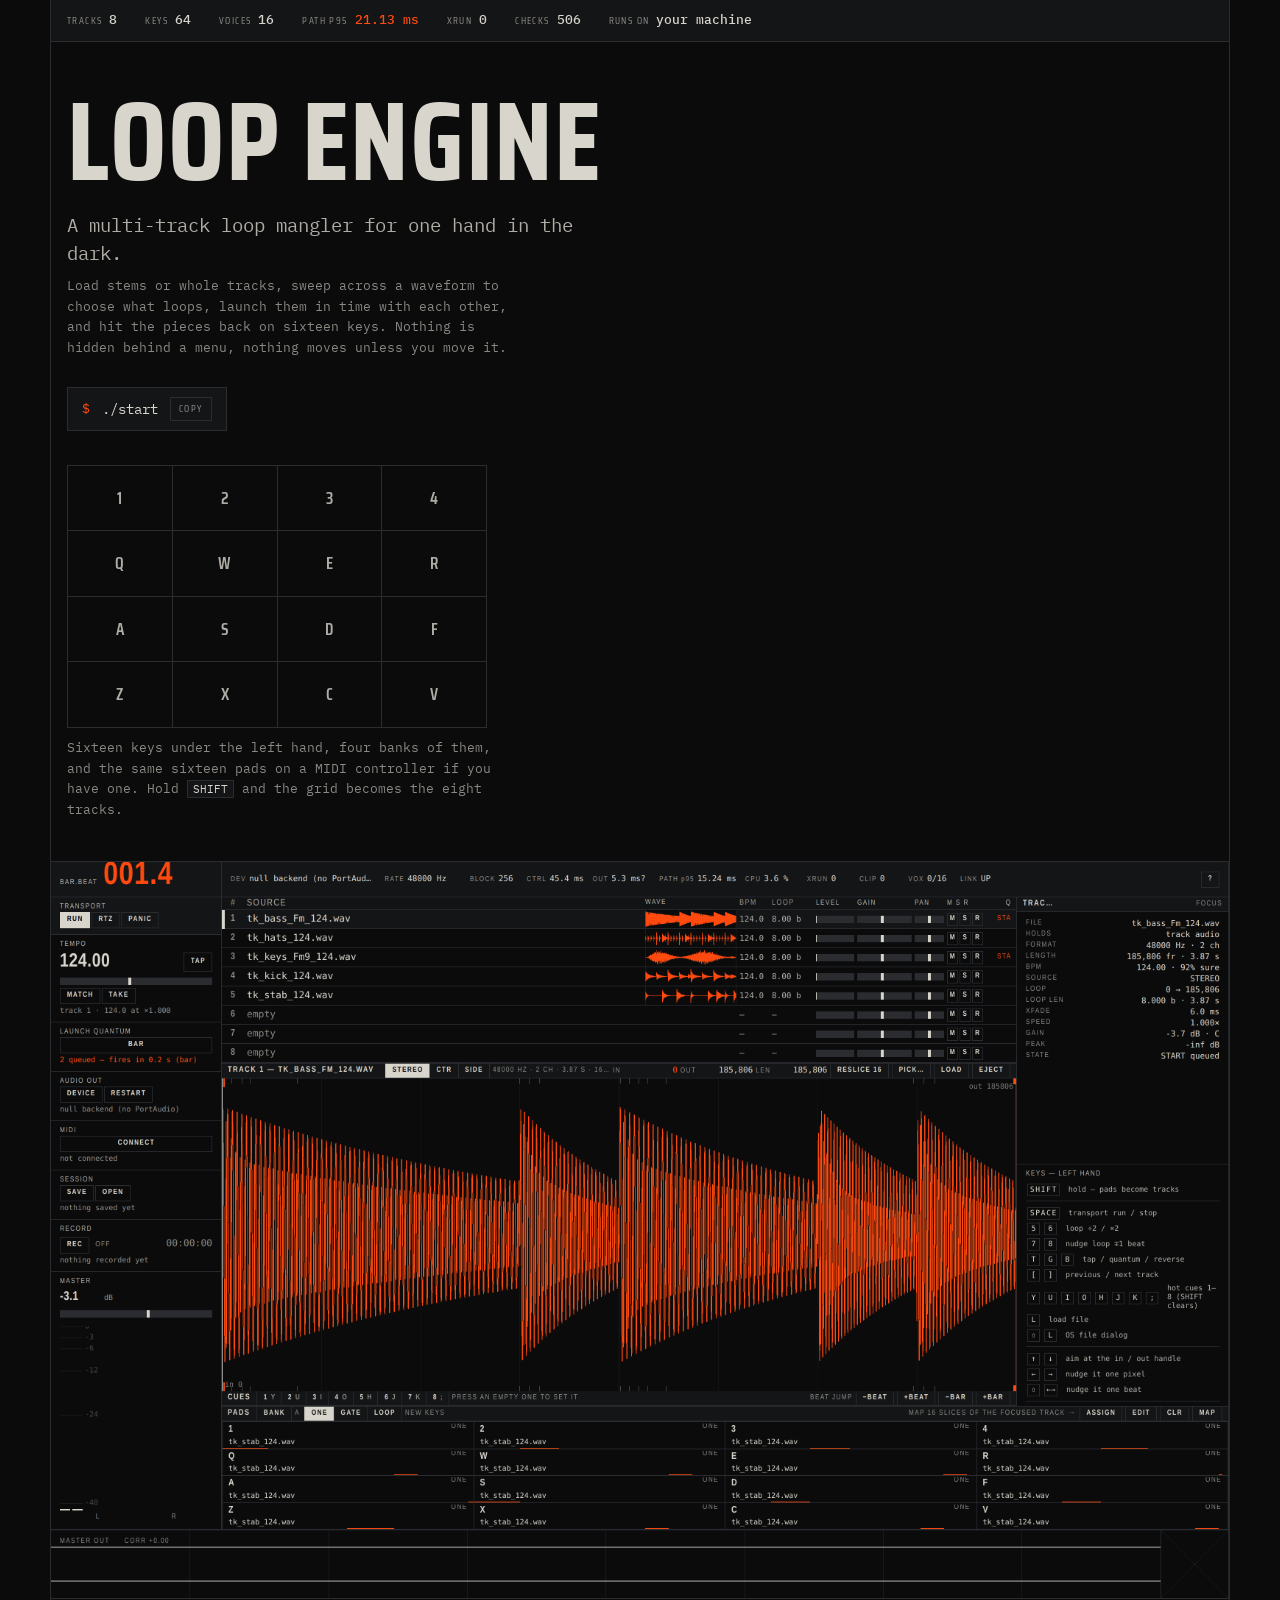
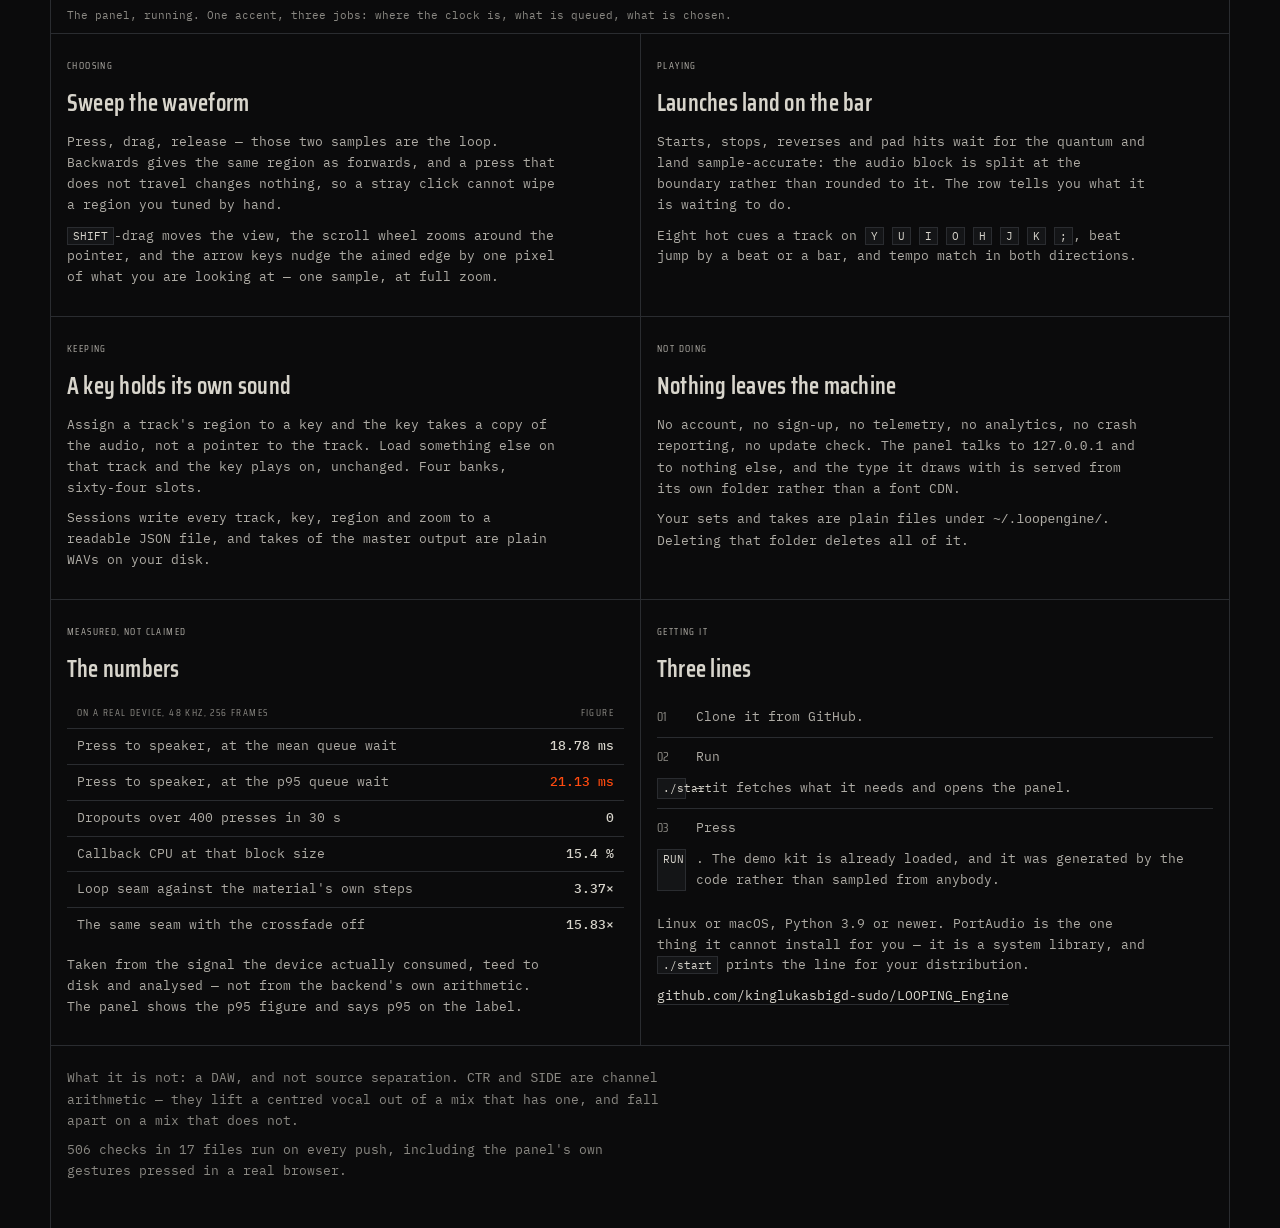
==== site/index.html @ fb29311b "A page to point people at, and two things the panel was mumbling site/ is one static page: the panel" ====
<!doctype html>
<html lang="en">
<head>
<meta charset="utf-8">
<meta name="viewport" content="width=device-width, initial-scale=1">
<meta name="description" content="A multi-track loop mangler for one hand in the dark. Runs on your machine; nothing leaves it.">
<title>LOOP ENGINE</title>
<link rel="preconnect" href="https://fonts.gstatic.com" crossorigin>
<link rel="stylesheet" href="https://fonts.googleapis.com/css2?family=Saira+Condensed:wght@400;600;700&family=IBM+Plex+Mono:wght@400;500&display=swap">
<style>
  /* The panel's own silkscreen, as a page. One ground, one ink, one accent with
     three jobs, and a single continuous 1px rule grid: regions are bounded by
     shared hairlines, never by boxes with gaps between them. No shadow, no
     radius, nothing floating. Deliberately one theme — the instrument is dark. */
  :root {
    color-scheme: dark;
    --bg:     #0B0B0C;
    --n1:     #141517;
    --n2:     #2A2C30;
    --fg:     #D8D5CC;
    --accent: #FF4A0F;
    --text-1: rgba(216, 213, 204, 0.80);
    --text-2: rgba(216, 213, 204, 0.62);

    --display: "Saira Condensed", "Archivo Narrow", "Liberation Sans Narrow", sans-serif;
    --mono: "IBM Plex Mono", "DejaVu Sans Mono", Menlo, Consolas, monospace;
    --hair: 1px;
    --rule: var(--hair) solid var(--n2);
    --legend: 0.14em;
  }

  * { box-sizing: border-box; }
  html { background: var(--bg); }

  body {
    margin: 0;
    background: var(--bg);
    color: var(--fg);
    font-family: var(--mono);
    font-size: 13px;
    line-height: 1.6;
    -webkit-font-smoothing: antialiased;
  }

  .wrap { max-width: 1180px; margin: 0 auto; border-inline: var(--rule); }

  /* ── the header rail, the way the panel's own reads ─────────────── */
  .rail {
    display: flex; flex-wrap: wrap; align-items: baseline;
    gap: 0 28px; padding: 10px 16px; border-bottom: var(--rule);
    background: var(--n1);
  }
  .stat { display: flex; align-items: baseline; gap: 7px; white-space: nowrap; }
  .stat i {
    font-style: normal; font-family: var(--display); font-size: 10px;
    letter-spacing: var(--legend); text-transform: uppercase; color: var(--text-2);
  }
  .stat b { font-weight: 500; font-variant-numeric: tabular-nums; }
  .stat.live b { color: var(--accent); }        /* ACCENT 1 — what is live */

  /* ── hero ────────────────────────────────────────────────────────── */
  .hero { padding: 48px 16px 40px; border-bottom: var(--rule); }
  h1 {
    font-family: var(--display); font-weight: 700;
    font-size: clamp(52px, 11vw, 112px); line-height: 0.92;
    letter-spacing: 0.01em; margin: 0 0 18px; text-wrap: balance;
  }
  .lede {
    font-size: clamp(15px, 2.2vw, 19px); line-height: 1.5;
    max-width: 30em; color: var(--text-1); margin: 0 0 8px;
  }
  .sub { max-width: 34em; color: var(--text-2); margin: 0 0 28px; }

  .cmd {
    display: inline-flex; align-items: center; gap: 12px;
    border: var(--rule); padding: 9px 14px; background: var(--n1);
  }
  .cmd .p { color: var(--accent); }
  .cmd code { font-family: var(--mono); font-size: 14px; }
  .cmd button {
    font: inherit; font-size: 10px; font-family: var(--display);
    letter-spacing: var(--legend); text-transform: uppercase;
    background: transparent; color: var(--text-2);
    border: var(--rule); padding: 3px 8px; cursor: pointer;
  }
  .cmd button:hover, .cmd button:focus-visible { color: var(--fg); border-color: var(--fg); }

  /* ── the pad grid, the thing the left hand lives on ──────────────── */
  .caps {
    display: grid; grid-template-columns: repeat(4, minmax(0, 1fr));
    border-top: var(--rule); border-left: var(--rule);
    max-width: 420px; margin: 34px 0 0;
  }
  .cap {
    border-right: var(--rule); border-bottom: var(--rule);
    aspect-ratio: 1.6 / 1; display: flex; align-items: center; justify-content: center;
    font-family: var(--display); font-weight: 600; font-size: 17px;
    color: var(--text-1); background: var(--bg);
    transition: background 120ms cubic-bezier(.22,.61,.36,1), color 120ms cubic-bezier(.22,.61,.36,1);
  }
  .cap:hover { background: var(--fg); color: var(--bg); }
  .caps-note { color: var(--text-2); margin: 10px 0 0; max-width: 34em; }

  /* ── the shot ────────────────────────────────────────────────────── */
  figure { margin: 0; border-bottom: var(--rule); }
  figure img { display: block; width: 100%; height: auto; }
  figcaption {
    padding: 8px 16px; border-top: var(--rule);
    font-size: 11px; color: var(--text-2);
  }

  /* ── cells: regions sharing hairlines, never cards ───────────────── */
  .grid { display: grid; grid-template-columns: repeat(2, minmax(0, 1fr)); }
  .cell { padding: 24px 16px 28px; border-bottom: var(--rule); }
  .grid .cell + .cell { border-left: var(--rule); }
  .grid .cell:nth-child(2n + 1) { border-left: 0; }
  .legend {
    font-family: var(--display); font-size: 10px; letter-spacing: var(--legend);
    text-transform: uppercase; color: var(--text-2); margin: 0 0 12px;
  }
  h2 {
    font-family: var(--display); font-weight: 600; font-size: 24px;
    margin: 0 0 10px; letter-spacing: 0.01em; text-wrap: balance;
  }
  .cell p { margin: 0 0 10px; color: var(--text-1); max-width: 38em; }
  .cell p:last-child { margin-bottom: 0; }
  kbd {
    font-family: var(--mono); font-size: 11px; border: var(--rule);
    padding: 1px 5px; color: var(--fg); background: var(--n1);
  }

  /* ── the numbers ─────────────────────────────────────────────────── */
  .nums { width: 100%; border-collapse: collapse; font-variant-numeric: tabular-nums; }
  .nums th, .nums td { text-align: left; padding: 7px 10px; border-bottom: var(--rule); }
  .nums th {
    font-family: var(--display); font-weight: 400; font-size: 10px;
    letter-spacing: var(--legend); text-transform: uppercase; color: var(--text-2);
  }
  .nums td:last-child, .nums th:last-child { text-align: right; }
  .nums tr:last-child td { border-bottom: 0; }
  .nums .k { color: var(--text-1); }
  .nums .v { color: var(--fg); font-weight: 500; }
  .nums .v em { font-style: normal; color: var(--accent); }   /* ACCENT 2 — the figure that matters */
  .scroller { overflow-x: auto; }

  .steps { margin: 0; padding: 0; list-style: none; counter-reset: s; }
  .steps li {
    display: grid; grid-template-columns: 2.2em 1fr; gap: 10px;
    padding: 9px 0; border-bottom: var(--rule); color: var(--text-1);
  }
  .steps li:last-child { border-bottom: 0; }
  .steps li::before {
    counter-increment: s; content: counter(s, decimal-leading-zero);
    font-family: var(--display); color: var(--text-2);
    font-variant-numeric: tabular-nums;
  }

  .foot { padding: 22px 16px 40px; color: var(--text-2); }
  .foot a, .cell a { color: var(--fg); text-decoration: none; border-bottom: 1px solid var(--n2); }
  .foot a:hover, .cell a:hover { border-bottom-color: var(--accent); }
  .foot p { margin: 0 0 8px; max-width: 46em; }

  @media (max-width: 760px) {
    .grid { grid-template-columns: minmax(0, 1fr); }
    .grid .cell + .cell { border-left: 0; }
    .rail { gap: 0 18px; }
  }
  @media (prefers-reduced-motion: reduce) {
    .cap { transition: none; }
  }
  :focus-visible { outline: 2px solid var(--accent); outline-offset: 2px; }
</style>
</head>
<body>

<div class="wrap">

  <div class="rail">
    <span class="stat"><i>Tracks</i><b>8</b></span>
    <span class="stat"><i>Keys</i><b>64</b></span>
    <span class="stat"><i>Voices</i><b>16</b></span>
    <span class="stat live"><i>Path p95</i><b>21.13 ms</b></span>
    <span class="stat"><i>Xrun</i><b>0</b></span>
    <span class="stat"><i>Checks</i><b>506</b></span>
    <span class="stat"><i>Runs on</i><b>your machine</b></span>
  </div>

  <section class="hero">
    <h1>LOOP ENGINE</h1>
    <p class="lede">A multi-track loop mangler for one hand in the dark.</p>
    <p class="sub">
      Load stems or whole tracks, sweep across a waveform to choose what loops,
      launch them in time with each other, and hit the pieces back on sixteen
      keys. Nothing is hidden behind a menu, nothing moves unless you move it.
    </p>

    <div class="cmd">
      <span class="p">$</span>
      <code id="cmd">./start</code>
      <button type="button" id="copy" aria-label="Copy the command">Copy</button>
    </div>

    <div class="caps" aria-hidden="true">
      <div class="cap">1</div><div class="cap">2</div><div class="cap">3</div><div class="cap">4</div>
      <div class="cap">Q</div><div class="cap">W</div><div class="cap">E</div><div class="cap">R</div>
      <div class="cap">A</div><div class="cap">S</div><div class="cap">D</div><div class="cap">F</div>
      <div class="cap">Z</div><div class="cap">X</div><div class="cap">C</div><div class="cap">V</div>
    </div>
    <p class="caps-note">
      Sixteen keys under the left hand, four banks of them, and the same sixteen
      pads on a MIDI controller if you have one. Hold <kbd>SHIFT</kbd> and the
      grid becomes the eight tracks.
    </p>
  </section>

  <figure>
    <img src="panel.png" width="3200" height="2000"
         alt="The LOOP ENGINE panel: eight track rows with waveforms, a large
              waveform editor with an orange loop region, sixteen key cells, and
              a left rail holding transport, tempo, audio output, MIDI, session,
              record and master level.">
    <figcaption>The panel, running. One accent, three jobs: where the clock is, what is queued, what is chosen.</figcaption>
  </figure>

  <div class="grid">

    <section class="cell">
      <p class="legend">Choosing</p>
      <h2>Sweep the waveform</h2>
      <p>
        Press, drag, release — those two samples are the loop. Backwards gives
        the same region as forwards, and a press that does not travel changes
        nothing, so a stray click cannot wipe a region you tuned by hand.
      </p>
      <p>
        <kbd>SHIFT</kbd>-drag moves the view, the scroll wheel zooms around the
        pointer, and the arrow keys nudge the aimed edge by one pixel of what
        you are looking at — one sample, at full zoom.
      </p>
    </section>

    <section class="cell">
      <p class="legend">Playing</p>
      <h2>Launches land on the bar</h2>
      <p>
        Starts, stops, reverses and pad hits wait for the quantum and land
        sample-accurate: the audio block is split at the boundary rather than
        rounded to it. The row tells you what it is waiting to do.
      </p>
      <p>
        Eight hot cues a track on <kbd>Y</kbd> <kbd>U</kbd> <kbd>I</kbd>
        <kbd>O</kbd> <kbd>H</kbd> <kbd>J</kbd> <kbd>K</kbd> <kbd>;</kbd>, beat
        jump by a beat or a bar, and tempo match in both directions.
      </p>
    </section>

    <section class="cell">
      <p class="legend">Keeping</p>
      <h2>A key holds its own sound</h2>
      <p>
        Assign a track's region to a key and the key takes a copy of the audio,
        not a pointer to the track. Load something else on that track and the
        key plays on, unchanged. Four banks, sixty-four slots.
      </p>
      <p>
        Sessions write every track, key, region and zoom to a readable JSON
        file, and takes of the master output are plain WAVs on your disk.
      </p>
    </section>

    <section class="cell">
      <p class="legend">Not doing</p>
      <h2>Nothing leaves the machine</h2>
      <p>
        No account, no sign-up, no telemetry, no analytics, no crash reporting,
        no update check. The panel talks to <code>127.0.0.1</code> and to
        nothing else, and the type it draws with is served from its own folder
        rather than a font CDN.
      </p>
      <p>
        Your sets and takes are plain files under <code>~/.loopengine/</code>.
        Deleting that folder deletes all of it.
      </p>
    </section>

    <section class="cell">
      <p class="legend">Measured, not claimed</p>
      <h2>The numbers</h2>
      <div class="scroller">
        <table class="nums">
          <thead>
            <tr><th scope="col">On a real device, 48 kHz, 256 frames</th><th scope="col">Figure</th></tr>
          </thead>
          <tbody>
            <tr><td class="k">Press to speaker, at the mean queue wait</td><td class="v">18.78 ms</td></tr>
            <tr><td class="k">Press to speaker, at the p95 queue wait</td><td class="v"><em>21.13 ms</em></td></tr>
            <tr><td class="k">Dropouts over 400 presses in 30 s</td><td class="v">0</td></tr>
            <tr><td class="k">Callback CPU at that block size</td><td class="v">15.4 %</td></tr>
            <tr><td class="k">Loop seam against the material's own steps</td><td class="v">3.37×</td></tr>
            <tr><td class="k">The same seam with the crossfade off</td><td class="v">15.83×</td></tr>
          </tbody>
        </table>
      </div>
      <p style="margin-top:12px">
        Taken from the signal the device actually consumed, teed to disk and
        analysed — not from the backend's own arithmetic. The panel shows the
        p95 figure and says p95 on the label.
      </p>
    </section>

    <section class="cell">
      <p class="legend">Getting it</p>
      <h2>Three lines</h2>
      <ol class="steps">
        <li>Clone it from GitHub.</li>
        <li>Run <kbd>./start</kbd> — it fetches what it needs and opens the panel.</li>
        <li>Press <kbd>RUN</kbd>. The demo kit is already loaded, and it was
            generated by the code rather than sampled from anybody.</li>
      </ol>
      <p style="margin-top:14px">
        Linux or macOS, Python 3.9 or newer. PortAudio is the one thing it
        cannot install for you — it is a system library, and
        <kbd>./start</kbd> prints the line for your distribution.
      </p>
      <p>
        <a href="https://github.com/kinglukasbigd-sudo/LOOPING_Engine">
          github.com/kinglukasbigd-sudo/LOOPING_Engine</a>
      </p>
    </section>

  </div>

  <footer class="foot">
    <p>
      What it is not: a DAW, and not source separation. <code>CTR</code> and
      <code>SIDE</code> are channel arithmetic — they lift a centred vocal out
      of a mix that has one, and fall apart on a mix that does not.
    </p>
    <p>
      506 checks in 17 files run on every push, including the panel's own
      gestures pressed in a real browser.
    </p>
  </footer>

</div>

<script>
  (function () {
    var btn = document.getElementById('copy');
    var cmd = document.getElementById('cmd');
    if (!btn || !cmd) return;
    btn.addEventListener('click', function () {
      var text = cmd.textContent.trim();
      var done = function () {
        btn.textContent = 'Copied';
        setTimeout(function () { btn.textContent = 'Copy'; }, 1400);
      };
      var fallback = function () {
        var r = document.createRange();
        r.selectNodeContents(cmd);
        var s = window.getSelection();
        s.removeAllRanges();
        s.addRange(r);
        btn.textContent = 'Press ⌘C';
        setTimeout(function () { btn.textContent = 'Copy'; }, 2000);
      };
      try {
        if (navigator.clipboard && navigator.clipboard.writeText) {
          navigator.clipboard.writeText(text).then(done, fallback);
        } else {
          fallback();
        }
      } catch (e) { fallback(); }
    });
  })();
</script>
</body>
</html>
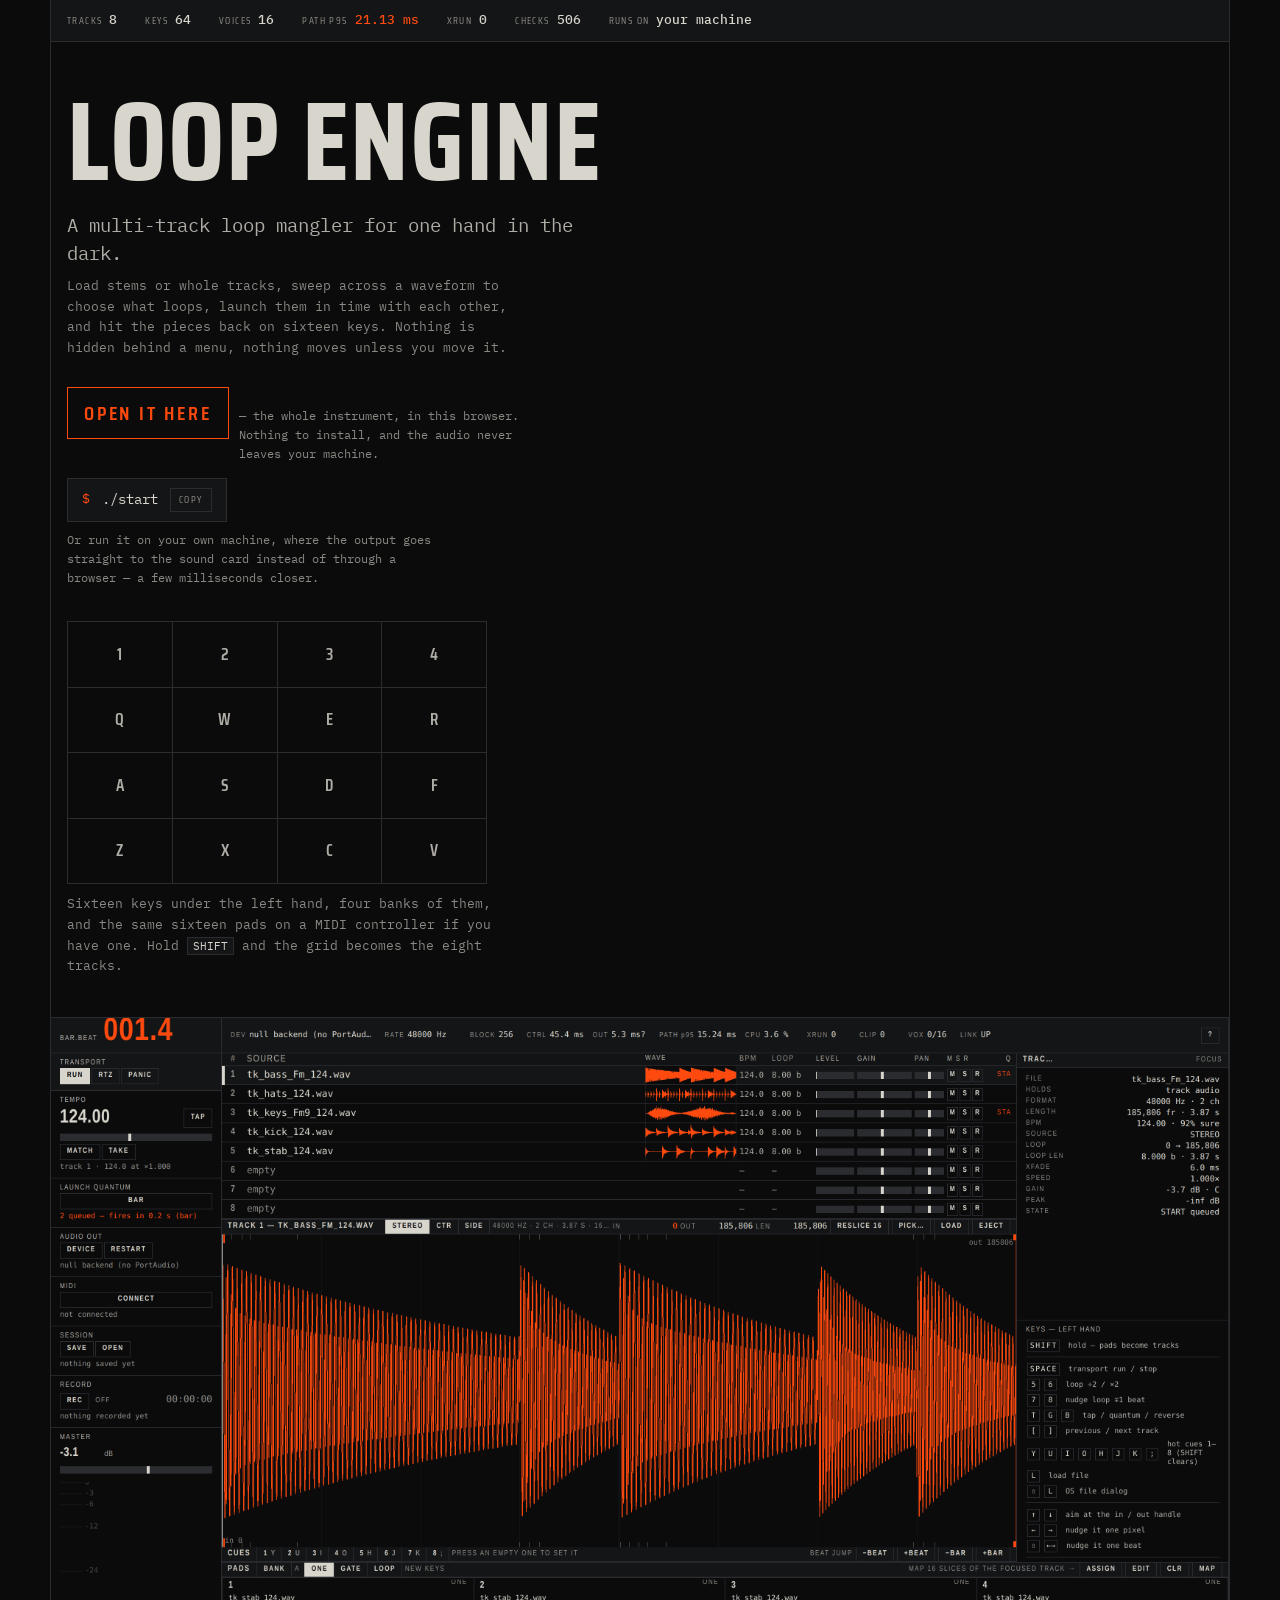
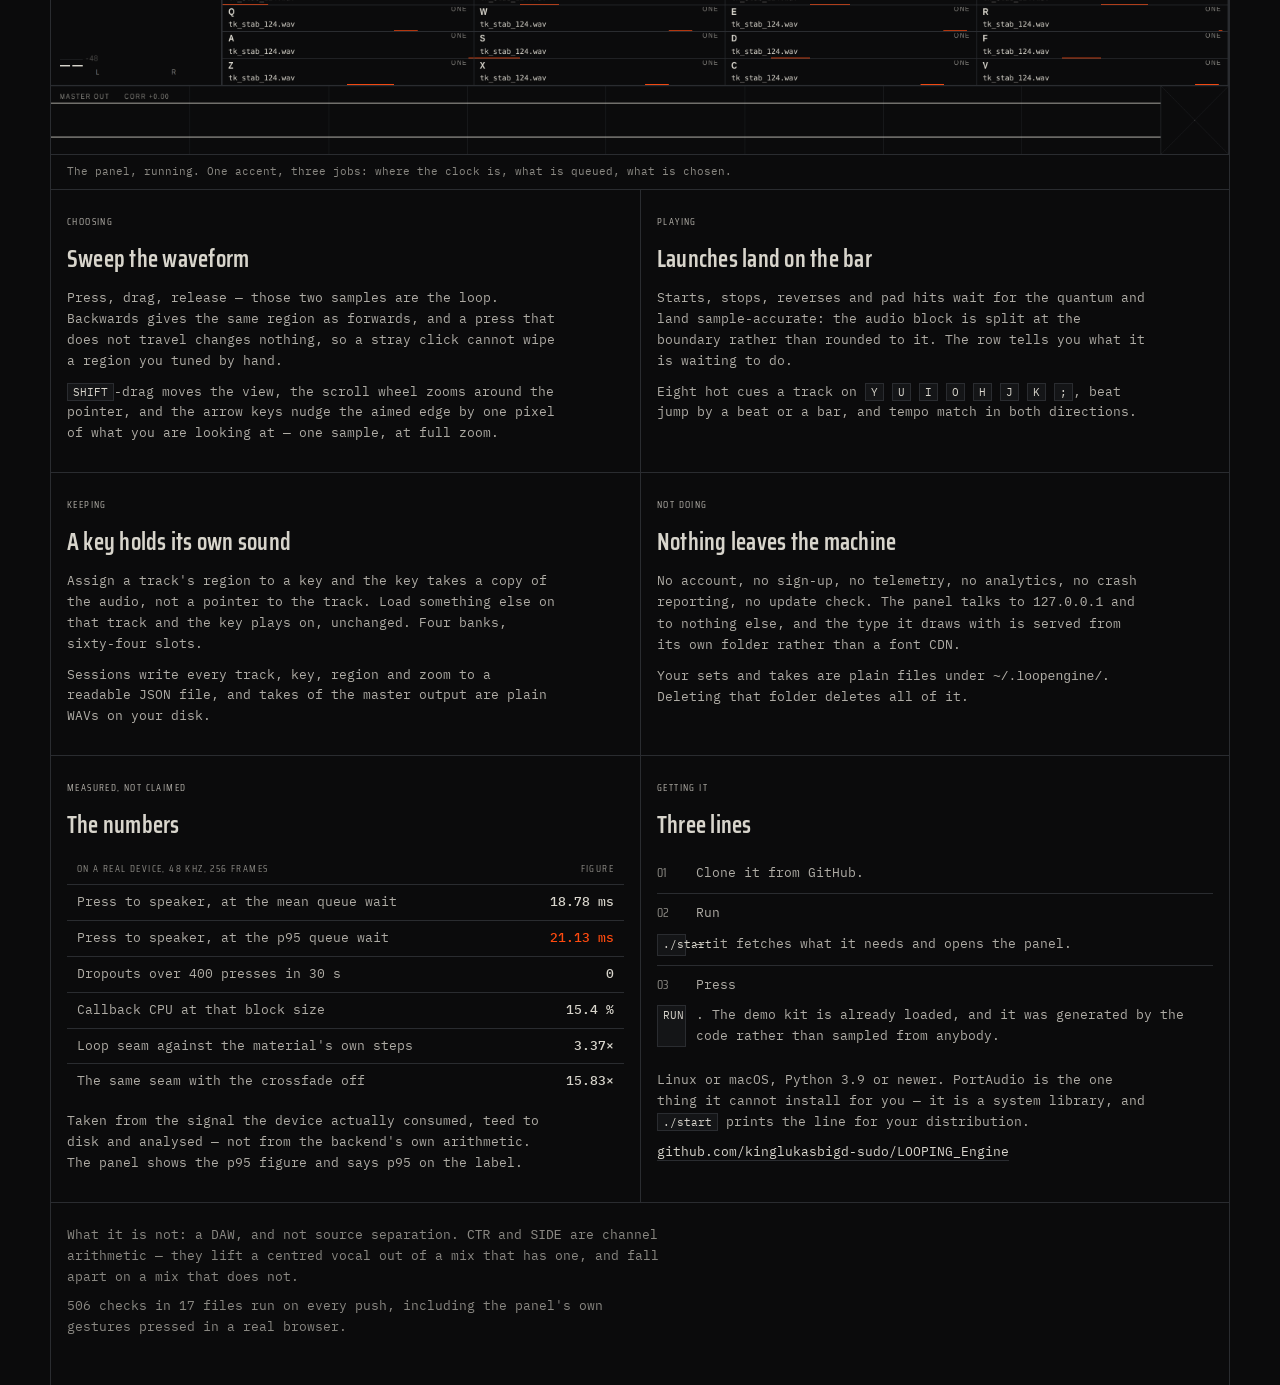
==== commit 50c7a848: "The engine, in the browser The panel was always JavaScript talking to Python over a WebSocket: JSON " ====
--- a/site/index.html
+++ b/site/index.html
@@ -29,6 +29,22 @@
     --legend: 0.14em;
   }
 
+  /* The one link on the page that does something, so it is the one thing
+     drawn in the accent rather than in the ink. Same hairline box as the
+     command below it: a region bounded by a rule, never a floating button. */
+  .open-line { margin: 0 0 14px; display: flex; flex-wrap: wrap;
+               align-items: baseline; gap: 10px; }
+  .open {
+    display: inline-block; padding: 9px 16px;
+    border: var(--rule); border-color: var(--accent);
+    color: var(--accent); text-decoration: none;
+    font-family: var(--display); font-size: 20px; font-weight: 600;
+    letter-spacing: var(--legend); text-transform: uppercase;
+  }
+  .open:hover, .open:focus-visible { background: var(--accent); color: var(--bg); }
+  .open-note { color: var(--text-2); font-size: 12px; max-width: 42ch; }
+  .cmd-note { color: var(--text-2); font-size: 12px; margin: 8px 0 0; max-width: 52ch; }
+
   * { box-sizing: border-box; }
   html { background: var(--bg); }
 
@@ -194,11 +210,21 @@
       keys. Nothing is hidden behind a menu, nothing moves unless you move it.
     </p>
 
+    <p class="open-line">
+      <a class="open" href="app/">Open it here</a>
+      <span class="open-note">— the whole instrument, in this browser. Nothing to
+      install, and the audio never leaves your machine.</span>
+    </p>
+
     <div class="cmd">
       <span class="p">$</span>
       <code id="cmd">./start</code>
       <button type="button" id="copy" aria-label="Copy the command">Copy</button>
     </div>
+    <p class="cmd-note">
+      Or run it on your own machine, where the output goes straight to the sound
+      card instead of through a browser — a few milliseconds closer.
+    </p>
 
     <div class="caps" aria-hidden="true">
       <div class="cap">1</div><div class="cap">2</div><div class="cap">3</div><div class="cap">4</div>
